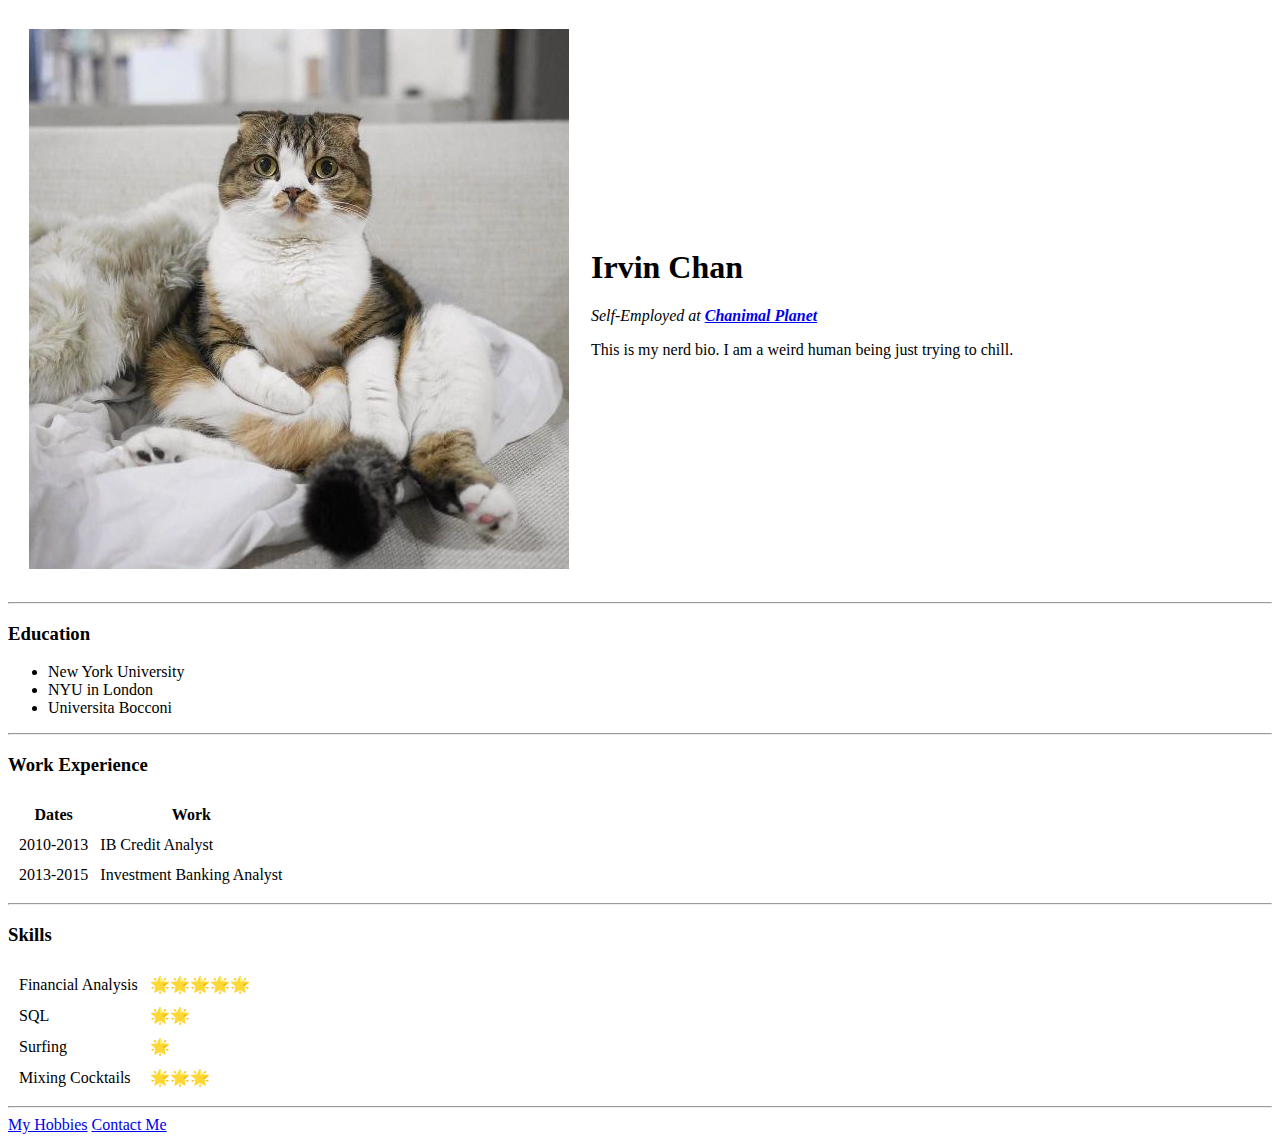
==== index.html @ ec2d93c5 "Add initial cv website files" ====
<!DOCTYPE html>
<html lang="en" dir="ltr">

<head>
  <meta charset="utf-8">
  <title>💖 Irvin's Hot Site 💖</title>
</head>

<body>
  <table cellspacing="20">
    <tr>
      <td><img src="images/maccha.jpg" alt="macchacat picture"></td>
      <td>  <h1>Irvin Chan</h1>
        <p><em>Self-Employed at <strong><a href="https://www.instagram.com/chanimalplanet/">Chanimal Planet</a></strong></em></p>
        <p>This is my nerd bio. I am a weird human being just trying to chill.</p></td>
    </tr>
  </table>
  <hr>
  <h3>Education</h3>
  <ul>
    <li>New York University</li>
    <li>NYU in London</li>
    <li>Universita Bocconi</li>
  </ul>
  <hr>

  <h3>Work Experience</h3>
  <table cellspacing="10">
    <thead>
      <th>Dates</th>
      <th>Work</th>
    </thead>
    <tbody>
      <tr>
        <td>2010-2013</td>
        <td>IB Credit Analyst</td>
      </tr>
      <tr>
        <td>2013-2015</td>
        <td>Investment Banking Analyst</td>
      </tr>
    </tbody>
    <tfoot>

    </tfoot>
  </table>
  <hr>

  <h3>Skills</h3>
        <table cellspacing="10">
          <tr>
            <td>Financial Analysis</td>
            <td>🌟🌟🌟🌟🌟</td>
          </tr>
          <tr>
            <td>SQL</td>
            <td>🌟🌟</td>
          </tr>
          <tr>
            <td>Surfing</td>
            <td>🌟</td>
          </tr>
          <tr>
            <td>Mixing Cocktails</td>
            <td>🌟🌟🌟</td>
          </tr>
        </table>

  <hr>
  <a href="hobbies.html">My Hobbies</a>
  <a href="contact.html">Contact Me</a>
</body>

</html>
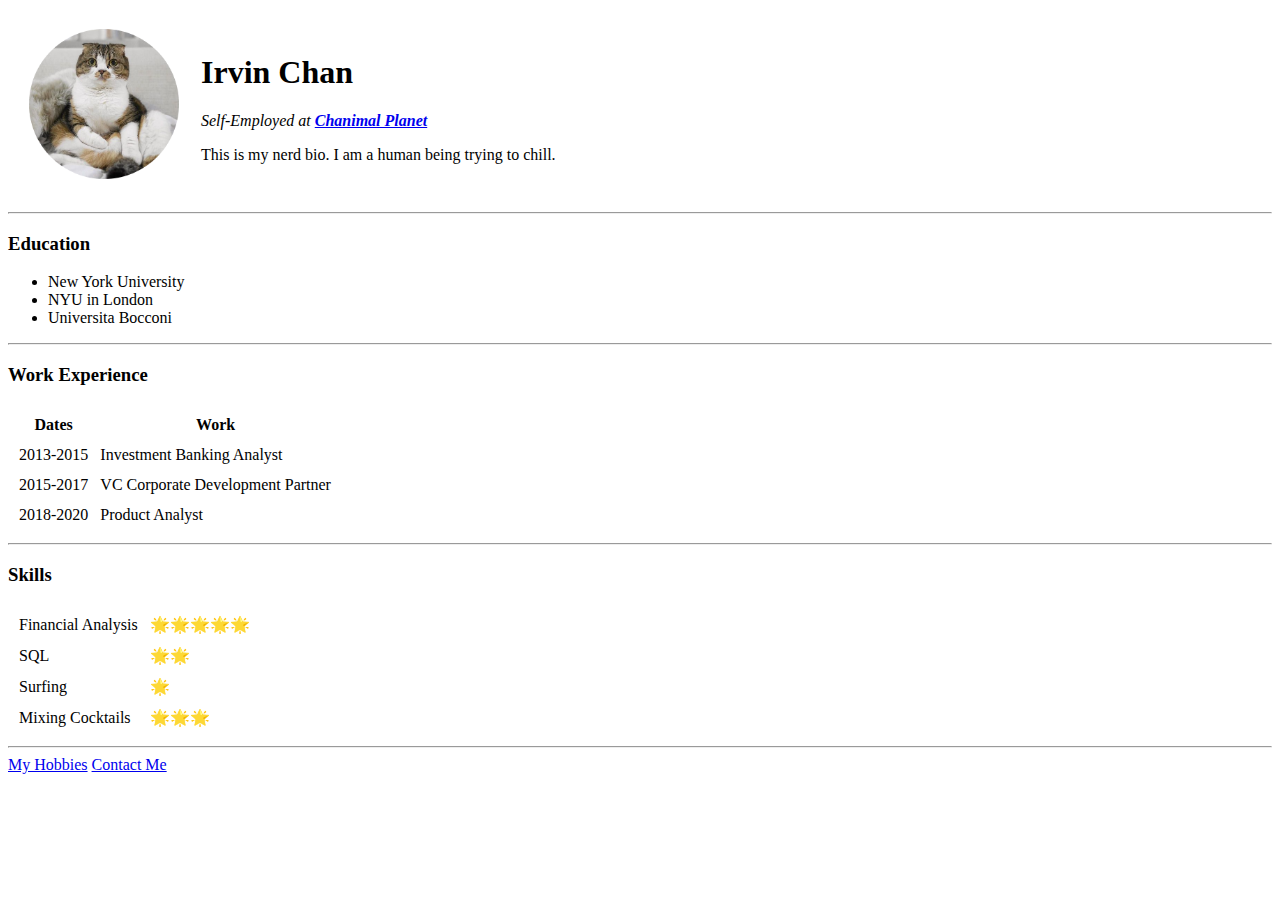
==== commit c7f7f2b8: "Add files via upload" ====
--- a/index.html
+++ b/index.html
@@ -9,10 +9,10 @@
 <body>
   <table cellspacing="20">
     <tr>
-      <td><img src="images/maccha.jpg" alt="macchacat picture"></td>
+      <td><img src="images/maccha-crop.png" alt="macchacat picture" height="150" width="150"></td>
       <td>  <h1>Irvin Chan</h1>
         <p><em>Self-Employed at <strong><a href="https://www.instagram.com/chanimalplanet/">Chanimal Planet</a></strong></em></p>
-        <p>This is my nerd bio. I am a weird human being just trying to chill.</p></td>
+        <p>This is my nerd bio. I am a human being trying to chill.</p></td>
     </tr>
   </table>
   <hr>
@@ -32,12 +32,16 @@
     </thead>
     <tbody>
       <tr>
-        <td>2010-2013</td>
-        <td>IB Credit Analyst</td>
+        <td>2013-2015</td>
+        <td>Investment Banking Analyst</td>
       </tr>
       <tr>
-        <td>2013-2015</td>
-        <td>Investment Banking Analyst</td>
+        <td>2015-2017</td>
+        <td>VC Corporate Development Partner</td>
+      </tr>
+      <tr>
+        <td>2018-2020</td>
+        <td>Product Analyst</td>
       </tr>
     </tbody>
     <tfoot>
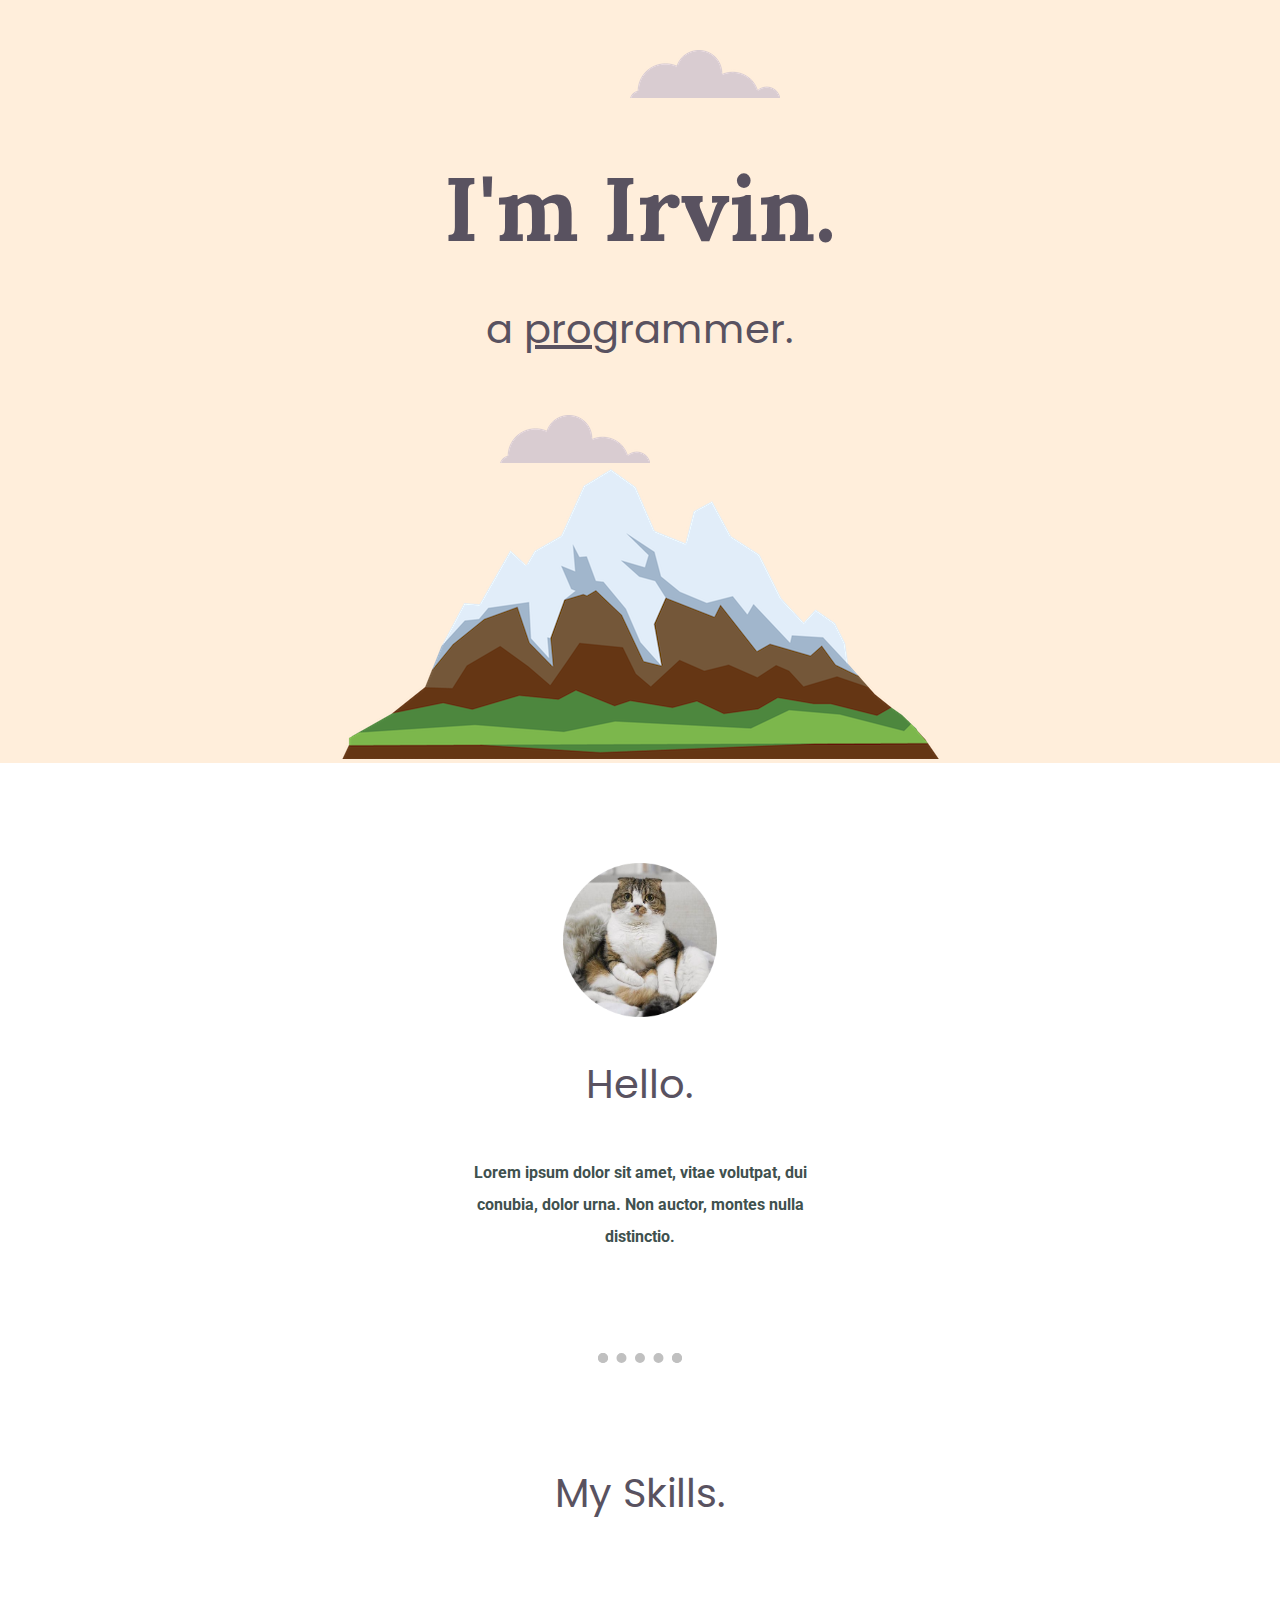
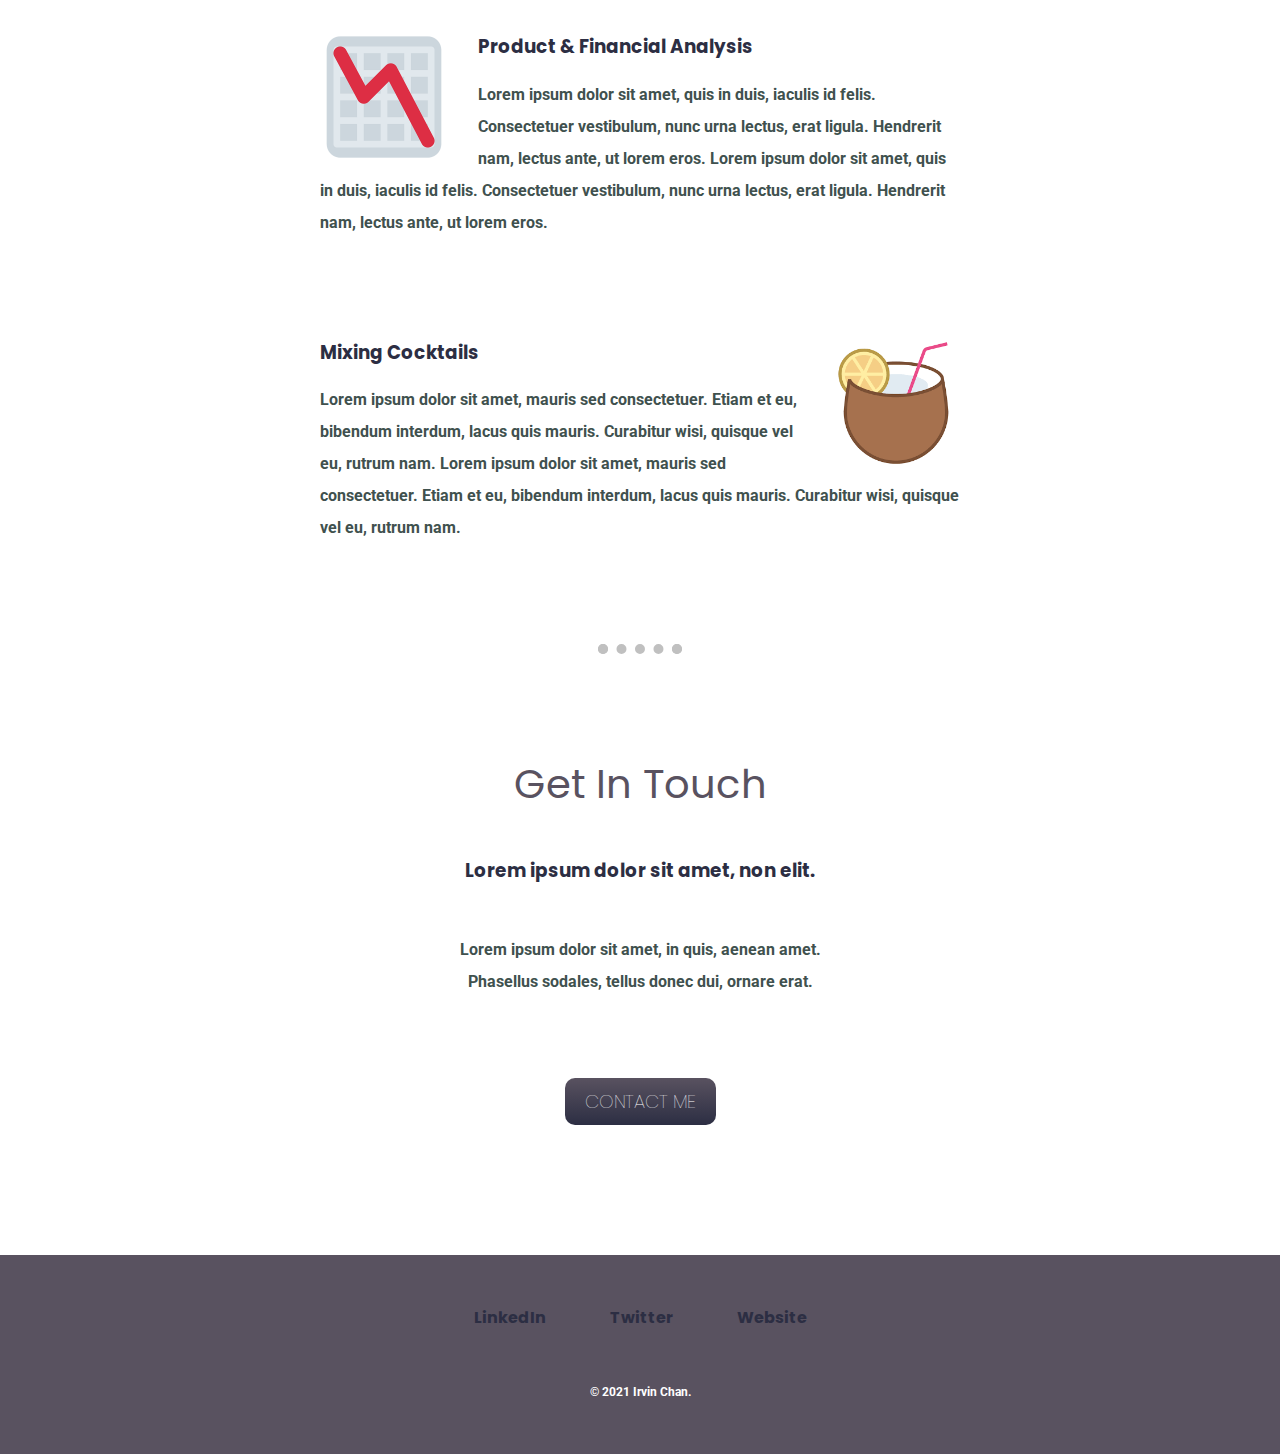
==== commit e428e687: "Add files via upload" ====
--- a/index.html
+++ b/index.html
@@ -1,78 +1,65 @@
 <!DOCTYPE html>
 <html lang="en" dir="ltr">
+  <head>
+    <meta charset="utf-8">
+    <title>Irvin Chan</title>
+    <link rel="stylesheet" href="css/styles.css">
+    <link rel="icon" href="favicon.ico">
+    <link href="https://fonts.googleapis.com/css2?family=Lora&family=Poppins&family=Roboto&display=swap" rel="stylesheet">
+  </head>
+  <body>
 
-<head>
-  <meta charset="utf-8">
-  <title>💖 Irvin's Hot Site 💖</title>
-</head>
+  <div class="top-container">
+    <img class="top-cloud" src="images/cloud.png" alt="cloud-img">
 
-<body>
-  <table cellspacing="20">
-    <tr>
-      <td><img src="images/maccha-crop.png" alt="macchacat picture" height="150" width="150"></td>
-      <td>  <h1>Irvin Chan</h1>
-        <p><em>Self-Employed at <strong><a href="https://www.instagram.com/chanimalplanet/">Chanimal Planet</a></strong></em></p>
-        <p>This is my nerd bio. I am a human being trying to chill.</p></td>
-    </tr>
-  </table>
-  <hr>
-  <h3>Education</h3>
-  <ul>
-    <li>New York University</li>
-    <li>NYU in London</li>
-    <li>Universita Bocconi</li>
-  </ul>
-  <hr>
+      <h1>I'm Irvin.</h1>
+    <h2 class="programmer">a <span class="pro">pro</span>grammer.</h2>
 
-  <h3>Work Experience</h3>
-  <table cellspacing="10">
-    <thead>
-      <th>Dates</th>
-      <th>Work</th>
-    </thead>
-    <tbody>
-      <tr>
-        <td>2013-2015</td>
-        <td>Investment Banking Analyst</td>
-      </tr>
-      <tr>
-        <td>2015-2017</td>
-        <td>VC Corporate Development Partner</td>
-      </tr>
-      <tr>
-        <td>2018-2020</td>
-        <td>Product Analyst</td>
-      </tr>
-    </tbody>
-    <tfoot>
+    <img class="bottom-cloud" src="images/cloud.png" alt="cloud-img">
+    <img src="images/mountain.png" alt="mountain-img">
+  </div>
 
-    </tfoot>
-  </table>
-  <hr>
+  <div class="middle-container">
+    <div class="profile">
+      <img class="maccha-img" src="images/maccha-crop.png" alt="maccha-img">
+      <h2>Hello.</h2>
+      <p>Lorem ipsum dolor sit amet, vitae volutpat, dui conubia, dolor urna. Non auctor, montes nulla distinctio.</p>
+    </div>
+    <hr>
+    <div class="skills">
+      <h2>My Skills.</h2>
+      <div class="skill-row">
+        <img class="chart-img" src="images/chart.png" alt="chart-img">
+        <h3>Product & Financial Analysis</h3>
+        <p>Lorem ipsum dolor sit amet, quis in duis, iaculis id felis. Consectetuer vestibulum, nunc urna lectus, erat ligula. Hendrerit nam, lectus ante, ut lorem eros.
+          Lorem ipsum dolor sit amet, quis in duis, iaculis id felis. Consectetuer vestibulum, nunc urna lectus, erat ligula. Hendrerit nam, lectus ante, ut lorem eros.</p>
+      </div>
+      <div class="skill-row">
+        <img class="cocktail-img" src="images/cocktail.png" alt="cocktail-img">
+        <h3>Mixing Cocktails</h3>
+        <p>Lorem ipsum dolor sit amet, mauris sed consectetuer. Etiam et eu, bibendum interdum, lacus quis mauris. Curabitur wisi, quisque vel eu, rutrum nam.
+          Lorem ipsum dolor sit amet, mauris sed consectetuer. Etiam et eu, bibendum interdum, lacus quis mauris. Curabitur wisi, quisque vel eu, rutrum nam.
+        </p>
+      </div>
+    </div>
+    <hr>
+    <div class="contact-me">
+      <h2>Get In Touch</h2>
+      <h3>Lorem ipsum dolor sit amet, non elit.</h3>
+      <p class="contact-text">Lorem ipsum dolor sit amet, in quis, aenean amet. Phasellus sodales, tellus donec dui, ornare erat.</p>
+      <a class="btn" href="mailto:name@email.com">CONTACT ME</a>
+    </div>
+  </div>
 
-  <h3>Skills</h3>
-        <table cellspacing="10">
-          <tr>
-            <td>Financial Analysis</td>
-            <td>🌟🌟🌟🌟🌟</td>
-          </tr>
-          <tr>
-            <td>SQL</td>
-            <td>🌟🌟</td>
-          </tr>
-          <tr>
-            <td>Surfing</td>
-            <td>🌟</td>
-          </tr>
-          <tr>
-            <td>Mixing Cocktails</td>
-            <td>🌟🌟🌟</td>
-          </tr>
-        </table>
 
-  <hr>
-  <a href="hobbies.html">My Hobbies</a>
-  <a href="contact.html">Contact Me</a>
-</body>
+  <div class="bottom-container">
+    <a class="footer-link" href="https://www.linkedin.com/">LinkedIn</a>
+    <a class="footer-link" href="https://twitter.com/">Twitter</a>
+    <a class="footer-link" href="https://www.appbrewery.co/">Website</a>
+    <p class="signature-text">© 2021 Irvin Chan.</p>
+  </div>
 
+
+
+  </body>
 </html>
--- a/css/styles.css
+++ b/css/styles.css
@@ -0,0 +1,173 @@
+body {
+  margin: 0;
+  text-align: center;
+  font-family: 'Roboto', sans-serif;
+  font-size: 100%;
+  font-weight: bold;
+  color: #40514E;
+}
+
+h1 {
+  margin: 50px auto 0 auto;
+  font-family: 'Lora', serif;
+  font-size: 5.625rem;
+  color: #595260;
+}
+
+h2 {
+  font-family: 'Poppins', sans-serif;
+  font-size: 2.5rem;
+  color: #595260;
+  font-weight: normal;
+  padding-bottom: 10px;
+}
+
+h3 {
+  font-family: 'Poppins', sans-serif;
+  color: #2C2E43;
+  font-size: 1.15rem;
+}
+
+a {
+  color: #2C2E43;
+  margin: 30px;
+  font-family: 'Poppins', sans-serif;
+  text-decoration: none;
+  font-weight: bold;
+}
+
+a:hover {
+  color: silver;
+}
+
+hr {
+  border: dotted silver;
+  border-bottom: none;
+  width: 5%;
+  margin: 100px auto;
+  border-width: 10px;
+}
+
+p {
+  line-height: 2;
+}
+
+/*.programmer {
+  font-weight: normal;
+}*/
+
+.top-container {
+  background-color: #FFEEDB;
+  position: relative;
+  padding-top: 100px;
+}
+
+.middle-container {
+  margin: 100px 0;
+}
+
+.bottom-container {
+  background-color: #595260;
+  padding: 50px 0px 0px;
+}
+
+.footer-link {
+/*  margin: 30px;
+  font-family: 'Poppins', sans-serif;
+  color: #2C2E43;
+  text-decoration-line: none;
+  font-weight: bold; */
+}
+
+.pro {
+  text-decoration: underline;
+}
+
+.bottom-cloud {
+  position: absolute;
+  left: 500px;
+  bottom: 300px;
+}
+
+.top-cloud {
+  position: absolute;
+  top: 50px;
+  right: 500px;
+}
+
+
+.profile {
+  width: 30%;
+  margin: auto;
+}
+
+.skills {
+}
+
+
+.skill-row {
+  width: 50%;
+  margin: 100px auto;
+  text-align: left;
+}
+
+.contact-me {
+  margin: 100px auto;
+  width: 30%;
+}
+
+.contact-text {
+  margin: 50px auto;
+}
+
+.signature-text {
+  color: #FFFFFF;
+  font-size: 0.75rem;
+  margin: 0;
+  padding: 50px 0;
+}
+
+.btn {
+   background: #595260;
+   background-image: -webkit-linear-gradient(top, #595260, #2C2E43);
+   background-image: -moz-linear-gradient(top, #595260, #2C2E43);
+   background-image: -ms-linear-gradient(top, #595260, #2C2E43);
+   background-image: -o-linear-gradient(top, #595260, #2C2E43);
+   background-image: -webkit-gradient(to bottom, #595260, #2C2E43);
+   -webkit-border-radius: 10px;
+   -moz-border-radius: 10px;
+   border-radius: 10px;
+   color: #FFFFFF;
+   font-family: 'Poppins', sans-serif;
+   font-size: 1.15rem;
+   font-weight: 100;
+   padding: 10px 20px;
+   text-decoration: none;
+   display: inline-block;
+   cursor: pointer;
+   text-align: center;
+}
+
+.maccha-img {
+  width: 40%;
+}
+
+.chart-img {
+  width: 20%;
+  float: left;
+  margin-right: 30px;
+}
+
+.cocktail-img {
+  width: 20%;
+  float: right;
+  margin-left: 30px;
+}
+
+/*.analysis-skill {
+  clear: left;
+}
+
+.cocktail-skill {
+  clear: right;
+}*/
